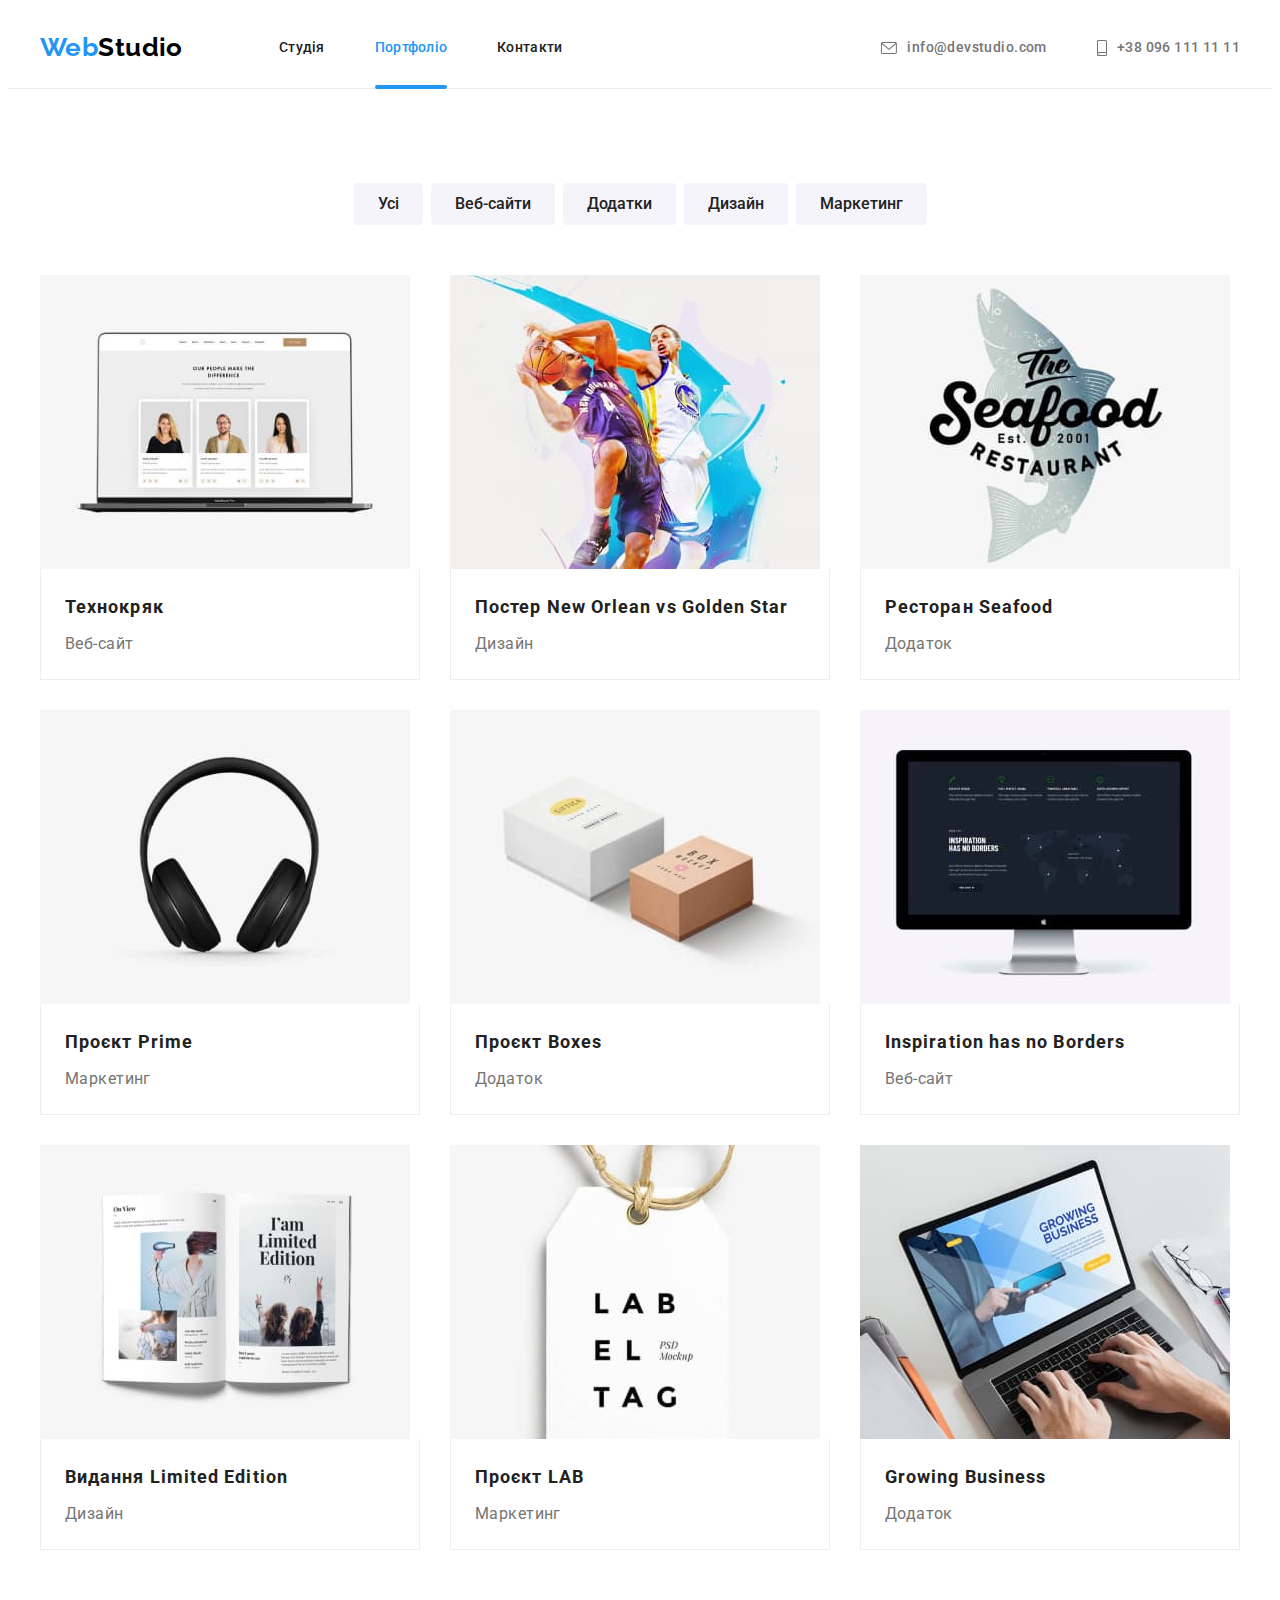
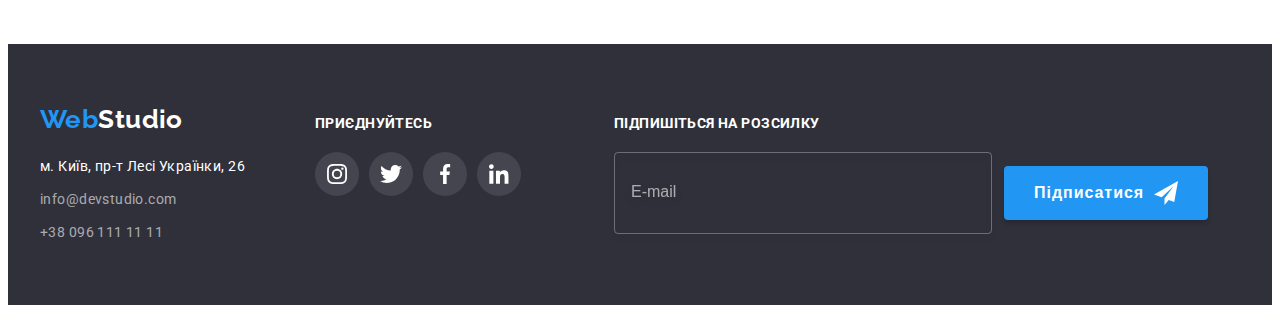
==== portfolio.html @ e68c8e37 "start 07" ====
<!DOCTYPE html>
<html lang="uk">
<head>
    <meta charset="UTF-8">
    <meta http-equiv="X-UA-Compatible" content="IE=edge">
    <meta name="viewport" content="width=device-width, initial-scale=1.0">
    <title>Портфоліо</title>
      <link rel="preconnect" href="https://fonts.googleapis.com">
<link rel="preconnect" href="https://fonts.gstatic.com" crossorigin>
<link href="https://fonts.googleapis.com/css2?family=Raleway:wght@700&семья=Oleo+Script:wght@400;700&family=Roboto:wght@400;500;700;900&display=swap" rel="stylesheet">
<link rel="stylesheet" href="https://cdnjs.cloudflare.com/ajax/libs/modern-normalize/1.1.0/modern-normalize.min.css" integrity="sha512-wpPYUAdjBVSE4KJnH1VR1HeZfpl1ub8YT/NKx4PuQ5NmX2tKuGu6U/JRp5y+Y8XG2tV+wKQpNHVUX03MfMFn9Q==" crossorigin="anonymous" referrerpolicy="no-referrer">
<link rel="stylesheet" href="./css/styles.css">
</head>
<body>
    <main>
    <header class="page-header"> 
        <div class="container header-container">
        <nav class="nav">
        <a href="index.html" class="icon-logo"><span class="logo">Web</span><span class="logo-part">Studio</span></a>
        <ul class="nav-list list">
            <li class="nav-item link"><a class="nav-link" href="index.html">Студія</a></li>
            <li class="nav-item link"><a class="nav-link current" href="portfolio.html">Портфоліо</a></li>
            <li class="nav-item link"><a class="nav-link" href="#">Контакти</a></li>
        </ul>
        </nav>
        <ul class="contacts">
            <li><a class="mail" href="mailto:info@devstudio.com">
                <svg class="icon-envelope" width="16" height="12">
                    <use href="./images/icons.svg#icon-envelope"></use>
                </svg>
                info@devstudio.com</a></li>
            <li><a class="tel" href="tel:+380981111111">
                 <svg class="icon-smartphone" width="10" height="16">
                    <use href="./images/icons.svg#icon-smartphone"></use>
                </svg>
                +38 096 111 11 11</a></li>
        </ul>
        </div>
    </header>
         <section class="oll-portfol">
            <div class="container">
                 <h1 class="visually-hidden">Портфоліо</h1>
    <ul class="btn-filter">
        <li class="btn-list"><button class="btn" type="button">Усі</button></li>
        <li class="btn-list"><button class="btn" type="button">Веб-сайти</button></li>
        <li class="btn-list"><button class="btn" type="button">Додатки</button></li>
        <li class="btn-list"><button class="btn" type="button">Дизайн</button></li>
        <li class="btn-list"><button class="btn" type="button">Маркетинг</button></li>
    </ul>
        <ul class="potfol special">
            <li class="portfol-list">
                <a class="portfol-link" href="#">
                    <div class="portfol-over-top">
                <img src="./images/Tehnokryak.jpg"
                 alt="Зображено включений ноутбук" width="370">
                <p class="portfol-over">Ресурс пропонує комплексні пропозиції з різним рівнем функціоналу та сервісів. Все це дозволить відвідувачу отримати вичерпні відомості про компанію чи приватну особу.</p>
                </div>
                 <div class="circle">
                 <h2 class="portfol-title">Технокряк</h2>
                 <p class="portfol-txt">Веб-сайт</p>
                 </div>
                </a>
            </li>
            <li class="portfol-list">
                <a class="portfol-link" href="#">
                <div class="portfol-over-top">    
                <img src="./images/NewOrleanvsGoldenStar.jpg"
                 alt="Зображення дизайну постера для баскетбольгого матчу" width="370">
                <p class="portfol-over">Ресурс пропонує комплексні пропозиції з різним рівнем функціоналу та сервісів. Все це дозволить відвідувачу отримати вичерпні відомості про компанію чи приватну особу.</p>
                  </div>
                  <div class="circle">
                 <h2 class="portfol-title">Постер New Orlean vs Golden Star</h2>
                 <p class="portfol-txt">Дизайн</p>
                </div>
                </a>
            </li>
            <li class="portfol-list">
                <a class="portfol-link" href="#">
                  <div class="portfol-over-top">  
                <img src="./images/Seafood.jpg" 
                alt="Емблемадля додатку рибного ресторану" width="370">
                <p class="portfol-over">Ресурс пропонує комплексні пропозиції з різним рівнем функціоналу та сервісів. Все це дозволить відвідувачу отримати вичерпні відомості про компанію чи приватну особу.</p>
                 </div>
                <div class="circle">
                <h2 class="portfol-title">Ресторан Seafood</h2>
                 <p class="portfol-txt">Додаток</p>
                </div>
                </a>
            </li>
            <li class="portfol-list">
                <a class="portfol-link" href="#">
                    <div class="portfol-over-top">
                <img src="./images/Prime.jpg" 
                alt="Зображення гарнітури" width="370">
                <p class="portfol-over">Ресурс пропонує комплексні пропозиції з різним рівнем функціоналу та сервісів. Все це дозволить відвідувачу отримати вичерпні відомості про компанію чи приватну особу.</p>
                </div>
                <div class="circle"> 
                <h2 class="portfol-title">Проєкт Prime</h2>
                 <p class="portfol-txt">Маркетинг</p>
            </div>
                </a>
            </li>
            <li class="portfol-list">
                <a class="portfol-link" href="#">
<div class="portfol-over-top">
                <img src="./images/Boxes.jpg" 
                alt="Зображення двох коробок різного кольору" width="370">
                <p class="portfol-over">Ресурс пропонує комплексні пропозиції з різним рівнем функціоналу та сервісів. Все це дозволить відвідувачу отримати вичерпні відомості про компанію чи приватну особу.</p>
</div>
                <div class="circle">
                <h2 class="portfol-title">Проєкт Boxes</h2>
                <p class="portfol-txt">Додаток</p>
            </div> 
            </a>
             </li>
            <li class="portfol-list">
                <a class="portfol-link" href="#">
                    <div class="portfol-over-top">
                <img src="./images/InspirationhasnoBorders.jpg" 
                alt="Зображення моноблоку-компютера" width="370">
                <p class="portfol-over">Ресурс пропонує комплексні пропозиції з різним рівнем функціоналу та сервісів. Все це дозволить відвідувачу отримати вичерпні відомості про компанію чи приватну особу.</p>
</div>
                <div class="circle">
                <h2 class="portfol-title">Inspiration has no Borders</h2>
                 <p class="portfol-txt">Веб-сайт</p>
                </div>
                </a>
            </li>
            <li class="portfol-list">
                <a class="portfol-link" href="#">
                    <div class="portfol-over-top">
                <img src="./images/LimitedEdition.jpg" 
                alt="Відкритий журнал про моду з ілюстраціями " width="370">
                <p class="portfol-over">Ресурс пропонує комплексні пропозиції з різним рівнем функціоналу та сервісів. Все це дозволить відвідувачу отримати вичерпні відомості про компанію чи приватну особу.</p>
</div>
                 <div class="circle">
                    <h2 class="portfol-title">Видання Limited Edition</h2>
                 <p class="portfol-txt">Дизайн</p>
                </div>
                </a>
                </li>
            <li class="portfol-list">
                <a class="portfol-link" href="#">
                    <div class="portfol-over-top">
                <img src="./images/LAB.jpg" 
                alt="Зображення декоративної бірки для одягу з написом" width="370">
                <p class="portfol-over">Ресурс пропонує комплексні пропозиції з різним рівнем функціоналу та сервісів. Все це дозволить відвідувачу отримати вичерпні відомості про компанію чи приватну особу.</p>
</div>
                <div class="circle">
                <h2 class="portfol-title">Проєкт LAB</h2>
                 <p class="portfol-txt">Маркетинг</p>
                </div>
                </a>
            </li>
            <li class="portfol-list">
                <a class="portfol-link" href="#">
                    <div class="portfol-over-top">
                <img src="./images/GrowingBusiness.jpg" 
                alt="людина працює за ноутбуком" width="370">
                <p class="portfol-over">Ресурс пропонує комплексні пропозиції з різним рівнем функціоналу та сервісів. Все це дозволить відвідувачу отримати вичерпні відомості про компанію чи приватну особу.</p>
</div>
                <div class="circle"> 
                <h2 class="portfol-title">Growing Business</h2>
                 <p class="portfol-txt">Додаток</p>
                </div>
                </a>
            </li>
        </ul>
        </div>
    </section>
    </main>
     <footer class="contacts-footer">
           
            <div class="container">
                <div class="footer-flex">
            <div class="footer-box">
            <a href="index.html" class="icon-logo-footer"><span class="logo">Web</span><span class="logo-part-footer">Studio</span></a>
            <div class="address">
                    
            <ul class="contacts-list">
                <li class="list-link"><a class="contacts-plane" href="https://goo.gl/maps/SqAzoiXiVLqkwUcr9"
                    target="_blank" rel="noreferrer noopener">м. Київ, пр-т Лесі Українки, 26 </a>
                </li> 
                <li class="list-link"><a class="mail-footer" href="mailto:info@devstudio.com">info@devstudio.com</a></li>
                <li class="list-link"><a class="tel-footer" href="tel:+380981111111">+38 096 111 11 11</a></li>
                </ul>
                </div> 
                </div> 
                <div class="contacts-test">
                <p class="footer-p">Приєднуйтесь</p>
                <ul class="social-list-link-footer">
                        <li class="social-list-item"><a class="social-link-footer" href="https://www.instagram.com/" target="_blank" rel="noreferrer noopener">
                            <svg class="social-list-icon-footer" width="20" height="20">
                                <use href="./images/icons.svg#icon-instagram"></use>
                            </svg>
                        </a></li>
                        <li class="social-list-item"><a class="social-link-footer" href="" target="_blank" rel="noreferrer noopener">
                            <svg class="social-list-icon-footer" width="22" height="40">
                                <use href="./images/icons.svg#icon-twitter"></use>
                            </svg>
                        </a></li>
                        <li class="social-list-item"><a class="social-link-footer" href="" target="_blank" rel="noreferrer noopener">
                            <svg class="social-list-icon-footer" width="20" height="40">
                                <use href="./images/icons.svg#icon-facebook"></use>
                            </svg>                            
                        </a></li>
                        <li class="social-list-item"><a class="social-link-footer" href="" target="_blank" rel="noreferrer noopener">
                            <svg class="social-list-icon-footer"  width="19.68" height="20">
                                <use href="./images/icons.svg#icon-linkedin"></use>
                            </svg>                      
                        </a></li>
                    </ul>
                    </div>
                   <div class="container-input">
  <h2 class="footer-input">Підпишіться на розсилку</h2>
                    <form class="sign-flex">
 <input type="email" 
                    name="sign-up"
                    class="sign-email"
                    placeholder="E-mail"
                    required>
                    <button type="submit" class="sign-btn">
                        Підписатися
        <svg class="plain" width="24" height="24">
            <use href="./images/icons.svg#icon-icon-send"></use>
        </svg>
                </button>
                    </form>
                   
                    </div>
                   
                    </div>
                    </div>
         </footer>   
</body>
</html>
---- css/styles.css ----
/* Palitra */
  :root{
    --hover-color: #2196F3;
    --h-color: #212121;
    --background-header: #FFFFFF;
    --hero-background: #2F303A;
    --p-color: #757575;
    --team-background: #F5F4FA;
    --button-servise: #188ce8;
    --mail-tel: rgba(255, 255, 255, 0.6);
    --timing-function: cubic-bezier(0.4, 0, 0.2, 1);
    --new-timing-function: 250ms;
  }

  p,
  h1,
  h2,
  h3,
  h4,
  h5,
  h6 {
    margin: 0;
  }
  ul,
  ol {
    margin: 0;
    padding-left: 0;
  }
  button {
    cursor: pointer;
  }
  address {
    font-style: normal;
  }
  img {
    display: block;
    max-width: 100%;
    height: auto;
  }
  body {
    font-family:Roboto, sans-serif;
  color: var(--h-color);
  font-size: 14px;
  letter-spacing: 0.03em;
  background-color: var(--background-header);
  }

  .container {
    width: 1200px;
    padding-left: 15px;
    padding-right: 15px;
    margin: 0 auto;
  /* outline: 2px solid red;*/
  }

  /*----початок---*/

  .page-header{
    border-bottom: 1px solid #ECECEC;
  }

  /* Логотип*/
  .logo :hover{
    color :var(--hover-color); 
    
  }

  .logo-part{
      color:#000000;
    
  }

  .logo-part-footer{
    color: var(--background-header);
  
  }
  /* ------------ Два кольори лого--------*/
  .icon-logo{
    color:var(--hover-color);
    text-decoration: none;
  font-family: Raleway, sans-serif; 
  font-weight: 700;
  font-size: 26px;
  line-height: 1.2;
  display: inline-block;
    width: 145px;
  
  }
  /*------ The End-----*/
  /* -----------Головна навігація------ */
  .overlay{
    background-image: linear-gradient(
      to right,
      rgba(47, 48, 58, 0.4),
      rgba(47, 48, 58, 0.4)),
    url("..//images/fon.jpg");
    max-width: 1600px;
    background-size: cover;
  background-repeat: no-repeat;
  margin-left: auto;
  margin-right: auto;
  background-position: center;
  }
  .nav{
    display: flex;
    align-items: center;
  }
  .header-container{
    display: flex;
    align-items: center; 
  }

  .nav-list{
    list-style: none;
    display: flex;
    gap: 50px;
    margin-left: 94px;
   

  }
  .nav-list :hover,
  .nav-list :focus{
    color: var(--hover-color);
 
  } 
  
  .nav-link{
  font-weight: 500;
  line-height: 1.14;
  letter-spacing: 0.02em;
  color: var(--h-color);
  text-decoration: none;
  display: block;
  padding-bottom: 32px;
  padding-top: 32px;
  position: relative;
transition: color var(--new-timing-function) var(--timing-function);
  }
  .current{
    color: var(--hover-color);
  }

  /*------варіант 1 підкреслення -----*/
  
  .current::after{
    content: "";
    display: block;
    width: 100%;
    height: 4px; ;
    border-radius: 2px;
    background-color: var(--hover-color);
    position: absolute;
    left: 0;
    bottom: -1px;
    opacity: 0;

  }
  
 .current::after{
  opacity: 1;
}

  /*-----The End-----*/
  /*------Текст контактів в хедері------*/

  .contacts{
    list-style: none;
  font-weight: 500;
  display: flex;
  margin-left: auto;
  gap: 50px;
  }


  .mail{
    color: var(--p-color);
    text-decoration: none;
    font-style: normal;
    line-height: 1.14;
  
    padding-top: 32px;
    padding-bottom: 32px;
    display: flex;
    align-items: center;
    transition: color var(--new-timing-function) var(--timing-function);
  }
  .icon-envelope{
    fill: currentColor;
    margin-right: 10px;
  }
    
  
  .tel{
  color: var(--p-color);
    text-decoration: none;
    font-style: normal;
    line-height: 1.14;
    align-items: center;
    padding-top: 32px;
    padding-bottom: 32px;
    display: flex;
    transition: color var(--new-timing-function) var(--timing-function);

  }
  .icon-smartphone{
    fill: currentColor;
    margin-right:10px ;
   
  }
  .contacts :hover,
  .contacts :focus{
    color: var(--hover-color);
    
  }

  /*---------Hero-----*/
  .hero-section{
  padding-top:200px;
  padding-bottom: 200px;
  text-align: center;
  background-color: #C4C4C4;
  }


  .hero-title{
  font-style: normal;
  font-weight: 900;
  font-size: 44px;
  line-height: 1.36;
  letter-spacing: 0.06em;
  text-transform: uppercase;
  color: var(--background-header);
  width: 696px;
  box-sizing: border-box;
  margin: 0 auto;
  margin-bottom: 30px;



  }
  .button{
    font-family: inherit;
  font-weight: 700;
  font-size: 16px;
  line-height: 1.87;
  letter-spacing: 0.06em;
  background-color: var(--hover-color);
  color: var(--background-header);
    cursor: pointer;
    padding: 10px 32px;
    border-color: transparent;
  box-shadow: 0px 4px 4px rgba(0, 0, 0, 0.15);
  border-radius: 4px;
 transition: color var(--new-timing-function) var(--timing-function),
     background-color var(--new-timing-function) var(--timing-function);
  }
  .button:hover,
  .button:focus{
    background-color: var(--button-servise);
   
    

  }
  /*-----The End Hero----*/

  .visually-hidden {
    position: absolute;
      white-space: nowrap;
      width: 1px;
      height: 1px;
      overflow: hidden;
      border: 0;
      padding: 0;
      clip: rect(0, 0, 0, 0);
      clip-path: inset(50%);
      margin: -1px;
  }

  .features{
  padding: 94px 0;
  }

  .features-list{
    list-style: none;  
  }

  .specialty-list{
    width: calc((100% - 90px) / 4);
      margin-right: 30px;
      
    }
  /*------ Особливост -----*/
  .specialty-list::before{
    content:"" ;
    height: 120px;
  display: block;
  
  background-size: contain;
  background-repeat: no-repeat;
  background-position:center ;
  background-color: #F5F4FA;
  border-radius: 4px;
  /*outline: 2px solid red;*/

  }
  .icon-antenna::before{
  background-image: url(../images/antenna.svg); 
  background-size: 70px 70px;
  }
  .icon-clock::before{
  background-image: url(../images/clock.svg);
  background-size: 70px 70px;
  }
  .icon-diagram::before{
    background-image: url(../images/diagram.svg);
    background-size: 70px 70px ;
  }

  .icon-astronaut::before{
  background-image: url(../images/astronaut.svg);
  background-size: 70px 70px;
  }

  .features-list :last-child{
    margin: 0;
  }

  .specialty{
    font-style: normal;
      font-size: 14px;
  font-weight: 700;
  line-height: 1.14;
  text-transform: uppercase;
  color: var(--h-color);
  margin-top: 30px;
  margin-bottom: 10px;
  }

  /*-------- Чим ми займаємося ----*/
  .work{
    padding-bottom: 94px;
  }
  .specialty-text {
  line-height: 1.7;
  color: var(--p-color);
  margin-top: 10px;
  }
  .work-list{
    list-style: none;
    display: flex;
    justify-content: space-around;
  gap: 30px;

  }
  .work-pick-tumb{
    position: relative;
    display: flex;

  }
  .work-pick-txt{
    position: absolute;
    background: rgba(47, 48, 58, 0.8);
width: 370px;
    display: flex;
font-weight: 700;
font-size: 14px;
line-height: 1.14;
text-align: center;
letter-spacing: 0.03em;
text-transform: uppercase;
justify-content: space-around;
padding-top: 24px;

padding-bottom: 24px;

color: #FFFFFF;
bottom: 0;
    

  }
  .work-title{
  font-weight: 700;
  font-size: 36px;
  line-height: 1.16;
  text-align: center;
  color: var(--h-color);
  margin-bottom: 50px;

  }
  .team {
    background-color: var(--team-background);
    padding-top: 94px;
    padding-bottom: 94px;
  }
  .team-members{
  background-color: var(--background-header);
  text-align: center;
  box-shadow: 0px 1px 3px rgba(0, 0, 0, 0.12), 0px 1px 1px rgba(0, 0, 0, 0.14), 0px 2px 1px rgba(0, 0, 0, 0.2);
  border-radius: 0px 0px 4px 4px;
  }
  .team-title {
    font-weight: 700;
  font-size: 36px;
  line-height: 1.16;
  text-align: center;
  color: var(--h-color);
  white-space: nowrap;
  margin-bottom: 50px;

  }
  .social-list-link{
    list-style: none;
    display: flex;
    justify-content: center;
    gap: 10px;
    

  }
  .social-list-item{
    width: 44px;
    height: 44px;
      border-radius: 50%;
    
  }

  .social-link{
    width: 100%;
    height: 100%;
    background: #ffffff;
  border-radius: 50%;
    display: flex;
    align-items: center;
    justify-content: center;
    color:#AFB1B8 ;
     transition: color var(--new-timing-function) var(--timing-function),
     background-color var(--new-timing-function) var(--timing-function);
  }
  .social-list-icon{
    fill: currentColor;
  }

  .social-link:hover,
  .social-link:focus{
    background-color: #2196F3;
    color: #FFFFFF;
    
  }


  .team-list {
    list-style: none;
    line-height: 1.18;
        justify-content: space-around;
        gap: 30px;
  }
  .team-name{
  font-weight: 500;
  font-size: 16px;
  text-align: center;
  color: var(--h-color);
  margin-bottom: 10px;

  }

  .team-position{
  font-size: 16px;
  text-align: center;
  color: var(--p-color);
  margin-bottom: 16px;
  }
  .retreat{
    padding-top: 30px;
    padding-bottom: 30px;
  }

  /*------Footer----*/

  .contacts-footer{
    background-color: var(--hero-background);
    padding-top: 60px;
    padding-bottom: 60px;
  }
  .contacts-list{
      list-style: none;
      display: flex;
      flex-wrap: wrap;
      flex-direction:column ;
                
  }

  .contacts-list :last-child{
    margin-bottom: 0;
  }
  .list-link{
    margin-bottom: 9px;
    
  }

  .contacts-list :hover,
  .contacts-list :focus{
    color: var(--hover-color);
   
  }


  .contacts-plane{
  text-decoration: none;
  font-style: normal;
  line-height: 1.71;
  color: var(--background-header);
  display: block;
  transition: color var(--new-timing-function) var(--timing-function);
    
  }
  .mail-footer,
  .tel-footer{
    color: var(--mail-tel);
    text-decoration: none;
    font-style: normal;
    line-height: 1.71;
    box-sizing: border-box;
    transition: color var(--new-timing-function) var(--timing-function);
     
  }

  /*------btn-filter Портфоліо---*/

  .btn{
    font-family: inherit;
  font-weight: 500;
  font-size: 16px;
  line-height: 1.62;
  background-color: var(--team-background);
  border-color: transparent;
  cursor: pointer;
  color: var(--h-color);
  border-radius: 4px;
  padding-top: 6px;
  padding-bottom: 6px;
  padding-left: 22px;
  padding-right: 22px;
    transition: color var(--new-timing-function) var(--timing-function),
    background-color var(--new-timing-function) var(--timing-function),
    box-shadow var(--new-timing-function) var(--timing-function);
  
  }

  .btn:hover,
  .btn:focus{
    color: var(--background-header);
  background: var(--hover-color);
  box-shadow: 0px 3px 1px rgba(0, 0, 0, 0.1), 0px 1px 2px rgba(0, 0, 0, 0.08), 0px 2px 2px rgba(0, 0, 0, 0.12);
 
  }
  .btn-filter{
    display: flex;
    gap: 8px;
    justify-content: center;


  }

  .btn-list{
    list-style: none;
    letter-spacing: 0.03em;
  }
  .special{
    display: flex;
  }

  /*---The end Filtr--*/
  .oll-portfol{
    padding-top: 94px;
    padding-bottom: 94px;
  }
  .portfol-list{
  flex-basis: calc((100% - 60px) / 3);
  }
.portfol-list :hover .portfol-over{
transform: translateY(0);

}
  .portfol-over-top{
    position: relative; 
    overflow: hidden;
    
  }

  .portfol-over{
font-weight: 400;
font-size: 18px;
line-height: 1.55;
color: var(--background-header);
background: rgba(33, 150, 243, 0.9);
position: absolute;
top: 0;
padding-top: 63px;
padding-right: 24px;
padding-left: 24px;
padding-bottom: 63px;
height: 100%;
transform: translateY(100%);
transition: transform var(--new-timing-function) var(--timing-function);
overflow: auto;
}

  .potfol{
    list-style: none;
    flex-wrap: wrap;
  gap: 30px; 
  margin-top: 50px;
  }

  .portfol-link{
    display: block;
    text-decoration: none;
    transition: box-shadow var(--new-timing-function) var(--timing-function);
  
  }

  .portfol-link:hover,
  .portfol-link:focus{
  box-shadow: 0px 1px 1px rgba(0, 0, 0, 0.12),
  0px 4px 4px
  rgba(0, 0, 0, 0.06),
  1px 4px 6px rgba(0, 0, 0, 0.16);
  transition: transform var(--new-timing-function) var(--timing-function);

  }

  .portfol-title{
  font-weight: 700;
  font-size: 18px;
  line-height: 2;
  letter-spacing: 0.06em;
  color: var(--h-color);

  }
  .portfol-txt{
  font-size: 16px;
  line-height: 1.87;
  color: var(--p-color);
  margin-top: 4px;
  }

  .circle{
    
    border-left: 1px solid #EEEEEE;
    border-right: 1px solid #EEEEEE;
    border-bottom: 1px solid #EEEEEE;
    padding: 20px 24px;
  }

  /*----Позиціювання-----*/

  .client{
    padding-top: 94px;
    padding-bottom: 94px;
  }
  .client-title{
  font-size: 36px;
  line-height: 1.16;
  text-align: center;
  color: var(--h-color);
  margin-bottom: 50px;
  }

  .client-item{
    list-style: none;
    display: flex;
    gap: 30px;
  }
  .client-list{
    width: calc((100% - 150px) / 6);
    height: 92px;
  }
  .client-link{
    display: block;
    width: 100%;
    height: 100%;
    display: flex;
    align-items: center;
    justify-content: center;
    border: 1px solid #AFB1B8;
  border-radius: 4px;
  color: #AFB1B8;
  transition: color var(--new-timing-function) var(--timing-function),
  border-color var(--new-timing-function) var(--timing-function);
  }
  .client-lis-icon{
    fill:currentColor;
  
  }
  .client-link:hover,
  .client-link:focus{
    border-color: #2196F3;
    color: #2196F3;
  }

  .social-list-link-footer{
    list-style: none;
    display: flex;
    gap: 10px;
  
  }
  .footer-box{
    display: flex;
  flex-wrap: wrap;
 flex-direction: column; 
  }
   .contacts-test{
    display: flex;
     flex-wrap: wrap;
 flex-direction: column; 
 margin-left: 70px;
 
  }
   .footer-flex{
    display: flex;
    align-items: baseline;
  }
  
  
  .footer-p{
    display: block;
    text-transform: uppercase;
  font-style: normal;
  font-weight: 700;
  font-size: 14px;
  line-height: 1.14;
  letter-spacing: 0.03em;
  color: var(--background-header);
  margin-bottom: 20px;

  }
  .icon-logo-footer{
    color:var(--hover-color);
    text-decoration: none;
  font-family: Raleway, sans-serif; 
  font-weight: 700;
  font-size: 26px;
  line-height: 1.2;
  display:block;
    width: 145px;
    margin-bottom: 20px;
  
  }



  .social-link-footer{
    width: 100%;
    height: 100%;
    background-color:  rgba(255, 255, 255, 0.1);
  border-radius: 50%;
    display: flex;
    align-items: center;
    justify-content: center;
    transition: background-color var(--new-timing-function) var(--timing-function);
    
    
  }

  .social-list-icon-footer{
    fill: var(--background-header);
  }
  .social-list-link-footer{
 transition: background-color var(--new-timing-function) var(--timing-function);
}
.social-link-footer:hover{
  background-color: #2196F3;
}

  .backdrop{
  width: 100%;
  height: 100%;
  background-color:rgba(0, 0, 0, 0.2);
  position: fixed;
  top: 0;
transition: opacity var(--new-timing-function) var(--timing-function), visibility var(--new-timing-function) var(--timing-function);
  }

  .modal {
  width: 528px;
  min-height: 581px;
  background-color: var(--background-header);
  box-shadow: 0px 1px 3px rgba(0, 0, 0, 0.12),
 0px 1px 1px rgba(0, 0, 0, 0.14),
  0px 2px 1px rgba(0, 0, 0, 0.2);
border-radius: 4px;
padding: 40px;
  position: absolute;
  top: 50%;
  left: 50%;
  transform: translate(-50%, -50%) scale(1);
  transition: transform var(--new-timing-function) var(--timing-function);
   transform-origin: top left;
}

.backdrop.is-hidden .modal {
  transform: translate(-50%, -50%) scale(0);
 
}


.modal-close{
  width: 30px;
  height: 30px;
  background-color: transparent;
  border: 1px solid rgba(0, 0, 0, 0.1);
  border-radius: 50%;
  color: #000000;
  position: absolute;
  top: 8px;
  right: 8px;
  align-items: center;
  display: flex;
  justify-content: center;
  cursor: pointer;
  transition: color var(--new-timing-function) var(--timing-function),
   background-color var(--new-timing-function) var(--timing-function);
}
.modal-close-icon{
  fill: currentColor;
  
}


.backdrop.is-hidden {
  opacity: 0;
  visibility: hidden;
  pointer-events: none;
}

  .modal-close:hover,
  .modal-close:focus{
color: var(--hover-color);
  }
.modal-title{
font-weight: 700;
font-size: 20px;
line-height: 1.15;
text-align: center;
margin-bottom: 12px;
}

.form-feedback{
  display: flex;
  flex-direction: column;

}
.input-name{
border-radius: 4px;
 display: block;

}
.input-wrap{
  
  position: relative;
  margin-bottom: 10px;
}
.client-name{
  margin-bottom: 4px;
font-size: 12px;
line-height: 1.16;
letter-spacing: 0.01em;
color: var(--p-color);
display: block; 
}

.client-name-txt{
border: 1px solid rgba(33, 33, 33, 0.2);
border-radius: 4px;
width: 100%;
height: 40px;
padding-left: 42px;
transition: border-color var(--new-timing-function) var(--timing-function);
outline: transparent;
}
.client-name-txt:hover,
.client-name-txt:focus{
  border-color: var(--hover-color);
}


.icon-person{
position: absolute;
left: 15px;
top: 50%;
transform: translateY(-50%);
} 
.client-name-txt:focus +.icon-person,
.client-name-txt:hover +.icon-person{
  fill: var(--hover-color);
}

.phone-number{
 padding-bottom: 4px;
font-size: 12px;
line-height: 1.16;
letter-spacing: 0.01em;
color: var(--p-color); 
display: block;
}
.user-tel{
border: 1px solid rgba(33, 33, 33, 0.2);
 border-radius: 4px;

 width: 100%;
height: 40px;
padding-left: 42px;
transition: border-color var(--new-timing-function) var(--timing-function);
outline: transparent;
}
.user-tel:hover,
.user-tel:focus{
  border-color: var(--hover-color);
}
.user-tel:focus +.icon-person,
.user-tel:hover +.icon-person{
  fill: var(--hover-color);
}
.user-email{
  margin-bottom: 4px;
font-size: 12px;
line-height: 1.16;
letter-spacing: 0.01em;
color: var(--p-color);
display: block;
 
}
.user-post{
border: 1px solid rgba(33, 33, 33, 0.2);
border-radius: 4px;
width: 100%;
height: 40px;
padding-left: 42px;
transition: border-color var(--new-timing-function) var(--timing-function);
outline: transparent;
}
.user-post:hover,
.user-post:focus{
 border-color: var(--hover-color); 
}
.user-post:focus +.icon-person,
.user-post:hover +.icon-person{
  fill: var(--hover-color);
}
.deal-check{
  display: flex;
   align-items: center;
  fill: transparent;
  padding-left: 12px;
  justify-content: center;
  margin-bottom: 30px;
  position: relative;
}
.checkbox{
line-height: 1.71;
color: var(--p-color);
} 

.check span{
  border-radius: 2px;
  border: 2px solid var(--h-color);
  width: 16px;
  height: 15px;
  display: flex;
  justify-content: center;
  align-items: center;
  fill: transparent;
  position: absolute;
  top: 50%;
  transform: translateY(-50%);
  left: 9px;

}

.check-inp:checked + .check span{
  fill: var(--background-header);
  background-color: var(--hover-color);
  border: transparent;
}

.check-inp:not(:checked) + .check span{
  background-color: var(--team-background);
}


.check-inp:hover + .check span,
.check-inp:focus + .check span{
 box-shadow: 0px 1px 3px rgba(0, 0, 0, 0.3), 0px 1px 1px rgba(0, 0, 0, 0.3), 0px 2px 1px rgba(0, 0, 0, 0.3);
 border-color: var(--hover-color);
 
}

.link-input{
font-style: normal;
font-weight: 400;
font-size: 14px;
line-height: 1.71px;
color: var(--hover-color);
transition: color var(--new-timing-function) var(--timing-function);

}
.link-input:hover{
  box-shadow: 0px 1px 1px rgba(0, 0, 0, 0.12), 0px 4px 4px rgba(0, 0, 0, 0.06), 1px 4px 6px rgba(0, 0, 0, 0.16);;
text-decoration: none;
}

.input-feedback{
margin-bottom: 20px;
}
.feedback{
  margin-bottom: 4px;
  display: block;
  color: var(--p-color);
}
.feedback-txt{
  resize: none;
  border: 1px solid rgba(33, 33, 33, 0.2);
border-radius: 4px;
padding: 12px 16px;
display: block;
width: 100%;
height: 120px;
transition: border-color var(--new-timing-function) var(--timing-function);
outline: transparent;
}
.feedback-txt:hover,
.feedback-txt:focus{
 border-color: var(--hover-color); 
}
.feedback-txt::placeholder{
font-size: 12px;
line-height: 1.16;
letter-spacing: 0.01em;
color: rgba(117, 117, 117, 0.5);

}
 .submit{
line-height: 1.87;
font-weight: 700;
font-size: 16px;
 padding:10px 52px ;
  background-color: var(--hover-color);
  box-shadow: 0px 4px 4px rgba(0, 0, 0, 0.15);
border-radius: 4px;
display: flex;
justify-content: center;
text-align: center;
letter-spacing: 0.06em;
margin: 0 auto;
border: transparent;

color: var(--background-header);
transition: background var(--new-timing-function) var(--timing-function);
 }
 .submit:hover{
  background: var(--button-servise);
 }   

 .footer-input{
font-style: normal;
font-weight: 700;
font-size: 14px;
line-height: 1.14;
text-transform: uppercase;
color: var(--background-header);
margin-bottom: 20px;
 }

 .sign-email{
  width: 358px;
display: flex;
padding-top: 15px;
padding-bottom: 15px;
padding-left: 16px;
height: 50px;
border: 1px solid rgba(255, 255, 255, 0.3);
filter: drop-shadow(0px 4px 4px rgba(0, 0, 0, 0.15));
border-radius: 4px;
background-color: transparent;
color: var(--background-header);
 }
.sign-email::placeholder{
font-weight: 400;
font-size: 16px;
line-height: 1.25;
align-items: center;
color: rgba(255, 255, 255, 0.6);

}
.container-input{
  display: flex;
  flex-direction: column;
  align-items: baseline;
  margin-left: 93px;


}
.sign-btn{
font-weight: 700;
font-size: 16px;
line-height: 1.87;
align-items: center;
text-align: center;
letter-spacing: 0.06em;
color: var(--background-header);
background-color: var(--hover-color);
border-radius: 4px;
display: flex;
border-color: transparent;
box-shadow: 0px 4px 4px rgba(0, 0, 0, 0.15);
padding-left: 28px;
cursor: pointer;
padding-top: 10px;
padding-bottom: 10px;
padding-left: 28px;
padding-right:28px ;
transition:  color var(--new-timing-function) var(--timing-function),
background-color var(--new-timing-function) var(--timing-function);

}
.sign-btn:hover,
.sign-btn:focus{
color: var(--hover-color);
background-color: var(--background-header);  
}

.plain{
  fill: var(--background-header);
  margin-left: 10px;
}
.sign-btn:hover .plain,
.sign-btn:focus .plain{
fill: currentColor ;
}
.sign-flex{
  display: flex;
  align-items: center;
  gap: 12px;
}
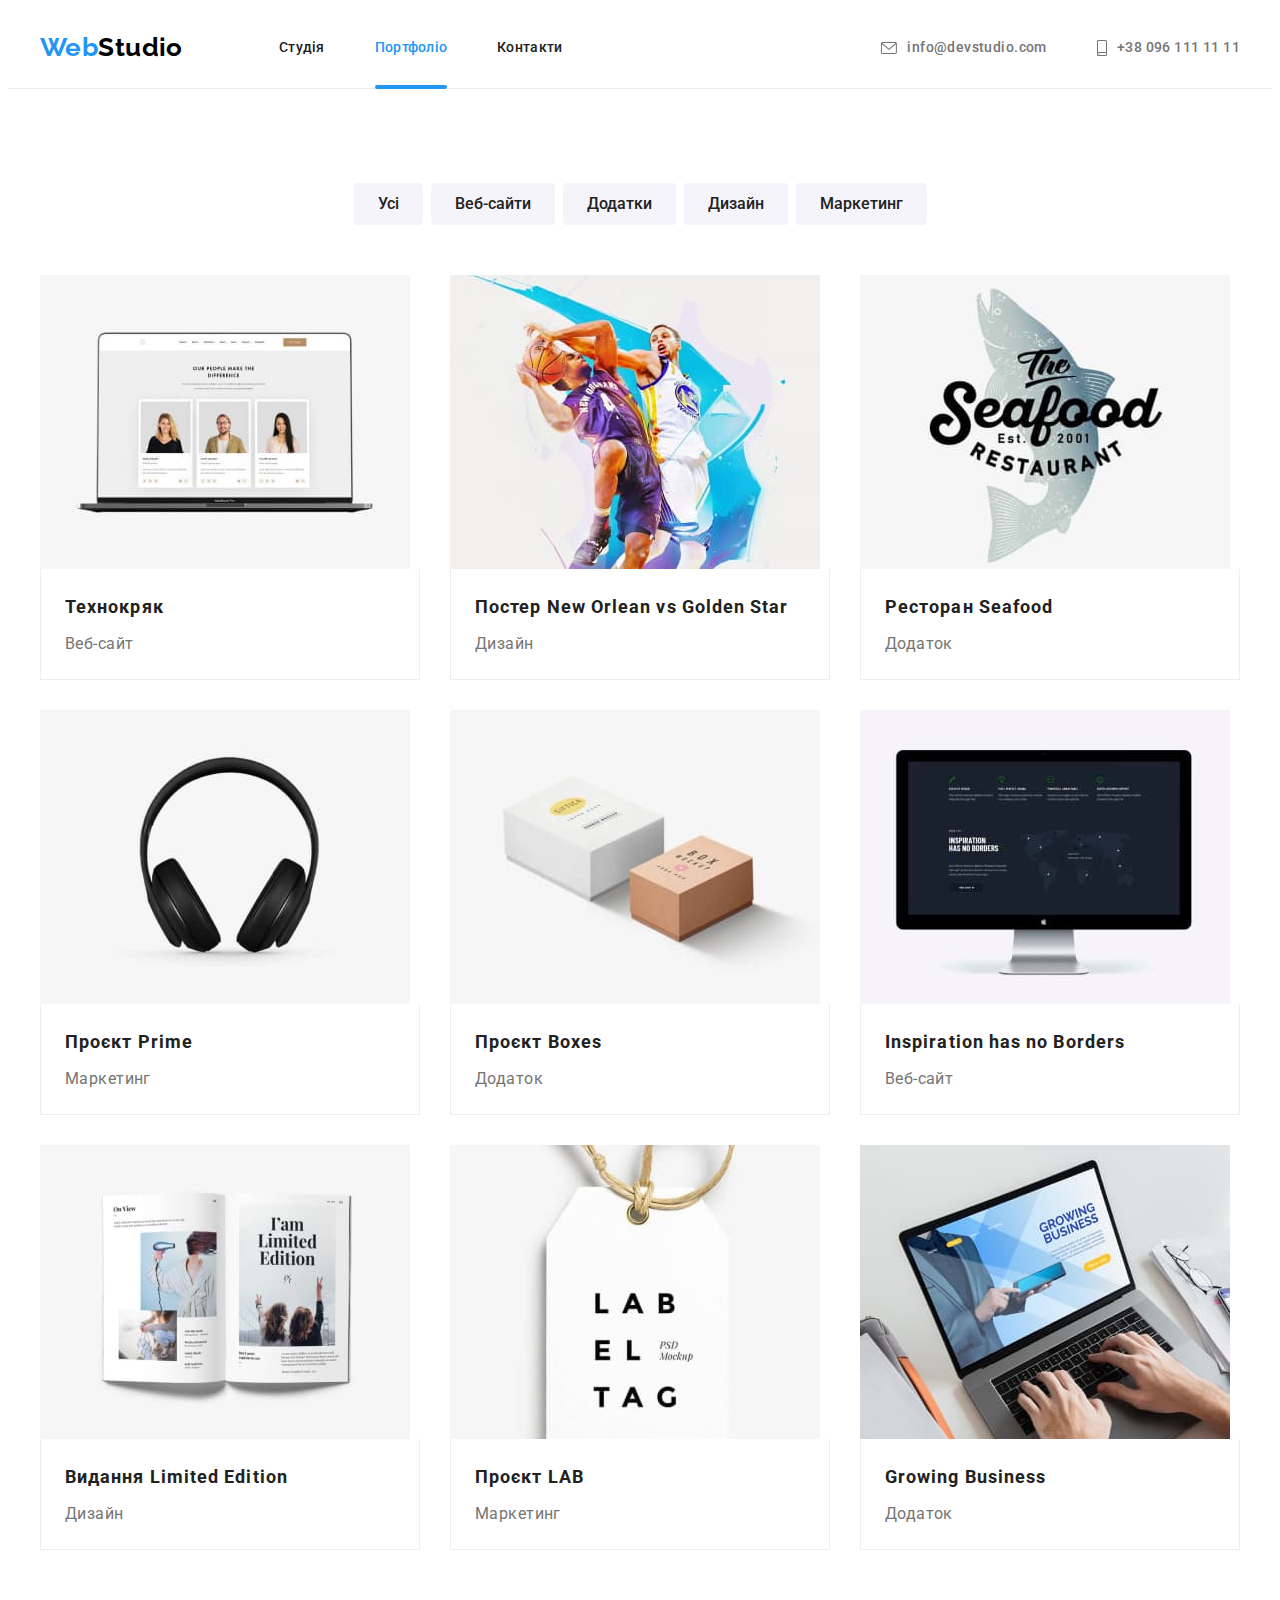
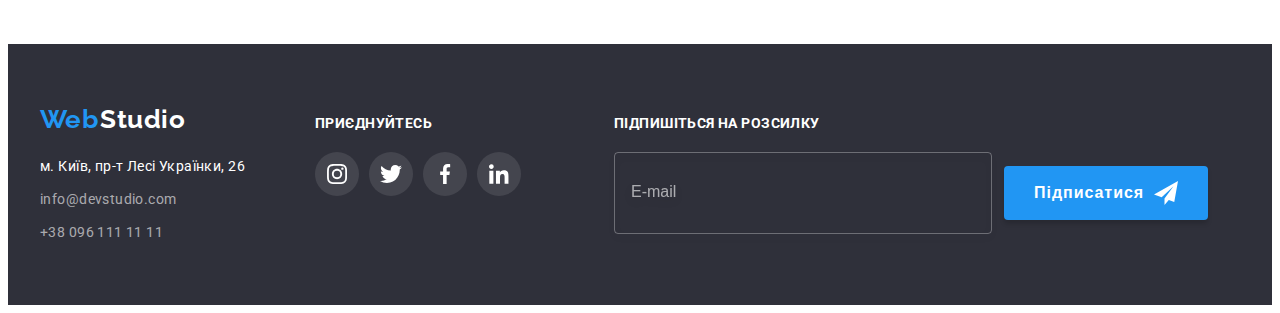
==== commit dbb2bc22: "qasdr" ====
--- a/portfolio.html
+++ b/portfolio.html
@@ -9,27 +9,28 @@
 <link rel="preconnect" href="https://fonts.gstatic.com" crossorigin>
 <link href="https://fonts.googleapis.com/css2?family=Raleway:wght@700&семья=Oleo+Script:wght@400;700&family=Roboto:wght@400;500;700;900&display=swap" rel="stylesheet">
 <link rel="stylesheet" href="https://cdnjs.cloudflare.com/ajax/libs/modern-normalize/1.1.0/modern-normalize.min.css" integrity="sha512-wpPYUAdjBVSE4KJnH1VR1HeZfpl1ub8YT/NKx4PuQ5NmX2tKuGu6U/JRp5y+Y8XG2tV+wKQpNHVUX03MfMFn9Q==" crossorigin="anonymous" referrerpolicy="no-referrer">
-<link rel="stylesheet" href="./css/styles.css">
+<!--<link rel="stylesheet" href="./css/styles.css">-->
+<link rel="stylesheet" href="./css/main.min.css">
 </head>
 <body>
     <main>
-    <header class="page-header"> 
-        <div class="container header-container">
+    <header class="header"> 
+        <div class="container header__container">
         <nav class="nav">
-        <a href="index.html" class="icon-logo"><span class="logo">Web</span><span class="logo-part">Studio</span></a>
-        <ul class="nav-list list">
-            <li class="nav-item link"><a class="nav-link" href="index.html">Студія</a></li>
-            <li class="nav-item link"><a class="nav-link current" href="portfolio.html">Портфоліо</a></li>
-            <li class="nav-item link"><a class="nav-link" href="#">Контакти</a></li>
+        <a href="index.html" class="logo"><span class="logo-web">Web</span><span class="logo__part">Studio</span></a>
+        <ul class="nav__list">
+            <li class="nav__item"><a class="nav__link" href="index.html">Студія</a></li>
+            <li class="nav__item"><a class="nav__link current" href="portfolio.html">Портфоліо</a></li>
+            <li class="nav__item"><a class="nav__link" href="#">Контакти</a></li>
         </ul>
         </nav>
-        <ul class="contacts">
-            <li><a class="mail" href="mailto:info@devstudio.com">
+        <ul class="contact__header">
+            <li><a class="contacts__mail" href="mailto:info@devstudio.com">
                 <svg class="icon-envelope" width="16" height="12">
                     <use href="./images/icons.svg#icon-envelope"></use>
                 </svg>
                 info@devstudio.com</a></li>
-            <li><a class="tel" href="tel:+380981111111">
+            <li><a class="contacts__tel" href="tel:+380981111111">
                  <svg class="icon-smartphone" width="10" height="16">
                     <use href="./images/icons.svg#icon-smartphone"></use>
                 </svg>
@@ -169,8 +170,7 @@
         </div>
     </section>
     </main>
-     <footer class="contacts-footer">
-           
+        <footer class="contacts-footer">
             <div class="container">
                 <div class="footer-flex">
             <div class="footer-box">
@@ -211,8 +211,8 @@
                         </a></li>
                     </ul>
                     </div>
-                   <div class="container-input">
-  <h2 class="footer-input">Підпишіться на розсилку</h2>
+                    <div class="container-input">
+  <p class="footer-input">Підпишіться на розсилку</p>
                     <form class="sign-flex">
  <input type="email" 
                     name="sign-up"
@@ -228,9 +228,8 @@
                     </form>
                    
                     </div>
-                   
-                    </div>
-                    </div>
-         </footer>   
+                    </div>
+                    </div>
+         </footer> 
 </body>
 </html>
--- a/css/styles.css
+++ b/css/styles.css
@@ -118,10 +118,9 @@
    
 
   }
-  .nav-list :hover,
-  .nav-list :focus{
+  .nav-link :hover,
+  .nav-link :focus{
     color: var(--hover-color);
- 
   } 
   
   .nav-link{
@@ -234,10 +233,8 @@
   box-sizing: border-box;
   margin: 0 auto;
   margin-bottom: 30px;
-
-
-
-  }
+  }
+
   .button{
     font-family: inherit;
   font-weight: 700;
@@ -257,9 +254,6 @@
   .button:hover,
   .button:focus{
     background-color: var(--button-servise);
-   
-    
-
   }
   /*-----The End Hero----*/
 
@@ -370,14 +364,11 @@
 text-transform: uppercase;
 justify-content: space-around;
 padding-top: 24px;
-
 padding-bottom: 24px;
-
 color: #FFFFFF;
 bottom: 0;
-    
-
-  }
+  }
+
   .work-title{
   font-weight: 700;
   font-size: 36px;
@@ -385,8 +376,8 @@
   text-align: center;
   color: var(--h-color);
   margin-bottom: 50px;
-
-  }
+  }
+  
   .team {
     background-color: var(--team-background);
     padding-top: 94px;
@@ -435,6 +426,7 @@
      transition: color var(--new-timing-function) var(--timing-function),
      background-color var(--new-timing-function) var(--timing-function);
   }
+
   .social-list-icon{
     fill: currentColor;
   }
@@ -442,8 +434,7 @@
   .social-link:hover,
   .social-link:focus{
     background-color: #2196F3;
-    color: #FFFFFF;
-    
+    color: #FFFFFF;  
   }
 
 
@@ -475,6 +466,7 @@
 
   /*------Footer----*/
 
+  /*
   .contacts-footer{
     background-color: var(--hero-background);
     padding-top: 60px;
@@ -522,6 +514,8 @@
     transition: color var(--new-timing-function) var(--timing-function);
      
   }
+*/
+
 
   /*------btn-filter Портфоліо---*/
 
@@ -556,17 +550,13 @@
     display: flex;
     gap: 8px;
     justify-content: center;
-
-
   }
 
   .btn-list{
     list-style: none;
     letter-spacing: 0.03em;
   }
-  .special{
-    display: flex;
-  }
+ 
 
   /*---The end Filtr--*/
   .oll-portfol{
@@ -575,7 +565,7 @@
   }
   .portfol-list{
   flex-basis: calc((100% - 60px) / 3);
-  }
+  }/*
 .portfol-list :hover .portfol-over{
 transform: translateY(0);
 
@@ -603,7 +593,7 @@
 transition: transform var(--new-timing-function) var(--timing-function);
 overflow: auto;
 }
-
+*/
   .potfol{
     list-style: none;
     flex-wrap: wrap;
@@ -652,7 +642,7 @@
   }
 
   /*----Позиціювання-----*/
-
+/*
   .client{
     padding-top: 94px;
     padding-bottom: 94px;
@@ -703,6 +693,10 @@
     gap: 10px;
   
   }
+*/
+
+
+/*
   .footer-box{
     display: flex;
   flex-wrap: wrap;
@@ -733,6 +727,8 @@
   margin-bottom: 20px;
 
   }
+  */
+  /*
   .icon-logo-footer{
     color:var(--hover-color);
     text-decoration: none;
@@ -746,8 +742,8 @@
   
   }
 
-
-
+*/
+/*
   .social-link-footer{
     width: 100%;
     height: 100%;
@@ -770,7 +766,8 @@
 .social-link-footer:hover{
   background-color: #2196F3;
 }
-
+*/
+/*
   .backdrop{
   width: 100%;
   height: 100%;
@@ -779,7 +776,8 @@
   top: 0;
 transition: opacity var(--new-timing-function) var(--timing-function), visibility var(--new-timing-function) var(--timing-function);
   }
-
+*/
+/*
   .modal {
   width: 528px;
   min-height: 581px;
@@ -801,8 +799,8 @@
   transform: translate(-50%, -50%) scale(0);
  
 }
-
-
+*/
+/*
 .modal-close{
   width: 30px;
   height: 30px;
@@ -824,18 +822,21 @@
   fill: currentColor;
   
 }
-
-
+*/
+/*
 .backdrop.is-hidden {
   opacity: 0;
   visibility: hidden;
   pointer-events: none;
 }
-
+*/
+/*
   .modal-close:hover,
   .modal-close:focus{
 color: var(--hover-color);
   }
+  */
+  /*
 .modal-title{
 font-weight: 700;
 font-size: 20px;
@@ -946,6 +947,7 @@
 .user-post:hover +.icon-person{
   fill: var(--hover-color);
 }
+*/
 .deal-check{
   display: flex;
    align-items: center;
@@ -980,10 +982,6 @@
   fill: var(--background-header);
   background-color: var(--hover-color);
   border: transparent;
-}
-
-.check-inp:not(:checked) + .check span{
-  background-color: var(--team-background);
 }
 
 
@@ -1059,7 +1057,7 @@
  .submit:hover{
   background: var(--button-servise);
  }   
-
+/*
  .footer-input{
 font-style: normal;
 font-weight: 700;
--- a/css/main.min.css
+++ b/css/main.min.css
@@ -0,0 +1 @@
+p,h1,h2,h3,h4,h5,h6{margin:0}ul,ol{margin:0;padding-left:0}button{cursor:pointer}address{font-style:normal}img{display:block;max-width:100%;height:auto}body{font-family:Roboto,sans-serif;color:var(--h-color);font-size:14px;letter-spacing:.03em;background-color:var(--background-header)}:root{--hover-color: #2196F3;--h-color: #212121;--background-header: #FFFFFF;--hero-background: #2F303A;--p-color: #757575;--team-background: #F5F4FA;--button-servise: #188ce8;--mail-tel: rgba(255, 255, 255, 0.6);--timing-function: cubic-bezier(0.4, 0, 0.2, 1);--new-timing-function: 250ms}.container{width:1200px;padding-left:15px;padding-right:15px;margin:0 auto}.visually-hidden{position:absolute;white-space:nowrap;width:1px;height:1px;overflow:hidden;border:0;padding:0;clip:rect(0, 0, 0, 0);-webkit-clip-path:inset(50%);clip-path:inset(50%);margin:-1px}.header{border-bottom:1px solid #ececec}.header__container{display:flex;align-items:center}.nav{display:flex;align-items:center}.nav__list{list-style:none;display:flex;gap:50px;margin-left:94px}.nav__link{font-weight:500;line-height:1.14;letter-spacing:.02em;color:var(--h-color);text-decoration:none;display:block;padding-bottom:32px;padding-top:32px;position:relative;transition:color var(--new-timing-function) var(--timing-function)}.nav__link:hover,.nav__link:focus{color:var(--hover-color)}.current{color:var(--hover-color)}.current::after{content:"";display:block;width:100%;height:4px;border-radius:2px;background-color:var(--hover-color);position:absolute;left:0;bottom:-1px;opacity:0}.current::after{opacity:1}.logo__part{color:#000}.logo{color:var(--hover-color);text-decoration:none;font-family:Raleway,sans-serif;font-weight:700;font-size:26px;line-height:1.2;display:inline-block;width:145px}.contact__header{list-style:none;font-weight:500;display:flex;margin-left:auto;gap:50px}.contacts__mail{color:var(--p-color);text-decoration:none;font-style:normal;line-height:1.14;padding-top:32px;padding-bottom:32px;display:flex;align-items:center;transition:color var(--new-timing-function) var(--timing-function)}.contacts__mail:hover,.contacts__mail:focus{color:var(--hover-color)}.icon-envelope{fill:currentColor;margin-right:10px}.contacts__tel{color:var(--p-color);text-decoration:none;font-style:normal;line-height:1.14;align-items:center;padding-top:32px;padding-bottom:32px;display:flex;transition:color var(--new-timing-function) var(--timing-function)}.contacts__tel:hover,.contacts__tel:focus{color:var(--hover-color)}.icon-smartphone{fill:currentColor;margin-right:10px}.hero{padding-top:200px;padding-bottom:200px;text-align:center;background-color:#c4c4c4}.hero__container{width:1200px;padding-left:15px;padding-right:15px;margin:0 auto}.overlay{background-image:linear-gradient(to right, rgba(47, 48, 58, 0.4), rgba(47, 48, 58, 0.4)),url("..//images/fon.jpg");max-width:1600px;background-size:cover;background-repeat:no-repeat;margin-left:auto;margin-right:auto;background-position:center}.hero__title{font-style:normal;font-weight:900;font-size:44px;line-height:1.36;letter-spacing:.06em;text-transform:uppercase;color:var(--background-header);width:696px;box-sizing:border-box;margin:0 auto;margin-bottom:30px}.hero__button{font-family:inherit;font-weight:700;font-size:16px;line-height:1.87;letter-spacing:.06em;background-color:var(--hover-color);color:var(--background-header);cursor:pointer;padding:10px 32px;border-color:rgba(0,0,0,0);box-shadow:0px 4px 4px rgba(0,0,0,.15);border-radius:4px;transition:color var(--new-timing-function) var(--timing-function),background-color var(--new-timing-function) var(--timing-function)}.hero__button:hover,.hero__button:focus{background-color:var(--button-servise)}.features{padding:94px 0}.features__container{width:1200px;padding-left:15px;padding-right:15px;margin:0 auto}.specialty{font-style:normal;font-size:14px;font-weight:700;line-height:1.14;text-transform:uppercase;color:var(--h-color);margin-top:30px;margin-bottom:10px}.specialty__list{list-style:none;display:flex}.specialty__list :last-child{margin:0}.specialty__item{width:calc((100% - 90px)/4);margin-right:30px}.specialty__item::before{content:"";height:120px;display:block;background-size:contain;background-repeat:no-repeat;background-position:center;background-color:#f5f4fa;border-radius:4px}.icon-antenna::before{background-image:url(../images/antenna.svg);background-size:70px 70px}.icon-clock::before{background-image:url(../images/clock.svg);background-size:70px 70px}.icon-diagram::before{background-image:url(../images/diagram.svg);background-size:70px 70px}.icon-astronaut::before{background-image:url(../images/astronaut.svg);background-size:70px 70px}.specialty__text{line-height:1.7;color:var(--p-color);margin-top:10px}.work{padding-bottom:94px}.work__list{list-style:none;display:flex;justify-content:space-around;gap:30px}.work__pick-tumb{position:relative;display:flex}.work__container{width:1200px;padding-left:15px;padding-right:15px;margin:0 auto}.work__pick-txt{position:absolute;background:rgba(47,48,58,.8);width:370px;display:flex;font-weight:700;font-size:14px;line-height:1.14;text-align:center;letter-spacing:.03em;text-transform:uppercase;justify-content:space-around;padding-top:24px;padding-bottom:24px;color:#fff;bottom:0}.work__title{font-weight:700;font-size:36px;line-height:1.16;text-align:center;color:var(--h-color);margin-bottom:50px}.social-list__link{list-style:none;display:flex;justify-content:center;gap:10px}.social-list__item{width:44px;height:44px;border-radius:50%}.social__link{width:100%;height:100%;background:#fff;border-radius:50%;display:flex;align-items:center;justify-content:center;color:#afb1b8;transition:color var(--new-timing-function) var(--timing-function),background-color var(--new-timing-function) var(--timing-function)}.social__link:hover,.social__link:focus{background-color:#2196f3;color:#fff}.social-list-icon{fill:currentColor}.team{background-color:var(--team-background);padding-top:94px;padding-bottom:94px}.team__container{width:1200px;padding-left:15px;padding-right:15px;margin:0 auto}.team__title{font-weight:700;font-size:36px;line-height:1.16;text-align:center;color:var(--h-color);white-space:nowrap;margin-bottom:50px}.team__list{list-style:none;line-height:1.18;justify-content:space-around;gap:30px;display:flex}.team__members{background-color:var(--background-header);text-align:center;box-shadow:0px 1px 3px rgba(0,0,0,.12),0px 1px 1px rgba(0,0,0,.14),0px 2px 1px rgba(0,0,0,.2);border-radius:0px 0px 4px 4px}.team__name{font-weight:500;font-size:16px;text-align:center;color:var(--h-color);margin-bottom:10px}.team__position{font-size:16px;text-align:center;color:var(--p-color);margin-bottom:16px}.retreat{padding-top:30px;padding-bottom:30px}.client{padding-top:94px;padding-bottom:94px}.client-title{font-size:36px;line-height:1.16;text-align:center;color:var(--h-color);margin-bottom:50px}.client-item{list-style:none;display:flex;gap:30px}.client-list{width:calc((100% - 150px)/6);height:92px}.client-link{display:block;width:100%;height:100%;display:flex;align-items:center;justify-content:center;border:1px solid #afb1b8;border-radius:4px;color:#afb1b8;transition:color var(--new-timing-function) var(--timing-function),border-color var(--new-timing-function) var(--timing-function)}.client-link:hover,.client-link:focus{border-color:#2196f3;color:#2196f3}.client-lis-icon{fill:currentColor}.contacts-footer{background-color:var(--hero-background);padding-top:60px;padding-bottom:60px}.contacts-list{list-style:none;display:flex;flex-wrap:wrap;flex-direction:column}.contacts-list :hover,.contacts-list :focus{color:var(--hover-color)}.contacts-list :last-child{margin-bottom:0}.list-link{margin-bottom:9px}.contacts-plane{text-decoration:none;font-style:normal;line-height:1.71;color:var(--background-header);display:block;transition:color var(--new-timing-function) var(--timing-function)}.mail-footer,.tel-footer{color:var(--mail-tel);text-decoration:none;font-style:normal;line-height:1.71;box-sizing:border-box;transition:color var(--new-timing-function) var(--timing-function)}.icon-logo-footer{color:var(--hover-color);text-decoration:none;font-family:Raleway,sans-serif;font-weight:700;font-size:26px;line-height:1.2;display:block;width:145px;margin-bottom:20px;display:flex}.logo-part-footer{color:var(--background-header)}.social-link-footer{width:100%;height:100%;background-color:rgba(255,255,255,.1);border-radius:50%;display:flex;align-items:center;justify-content:center;transition:background-color var(--new-timing-function) var(--timing-function)}.social-link-footer:hover,.social-link-footer:focus{background-color:#2196f3}.social-list-item{width:44px;height:44px;border-radius:50%}.social-list-link-footer{list-style:none;display:flex;gap:10px;justify-content:center}.social-list-link-footer{transition:background-color var(--new-timing-function) var(--timing-function)}.social-list-icon-footer{fill:var(--background-header)}.footer-box{display:flex;flex-wrap:wrap;flex-direction:column}.contacts-test{display:flex;flex-wrap:wrap;flex-direction:column;margin-left:70px}.footer-flex{display:flex;align-items:baseline}.footer-p{display:block;text-transform:uppercase;font-style:normal;font-weight:700;font-size:14px;line-height:1.14;letter-spacing:.03em;color:var(--background-header);margin-bottom:20px}.footer-input{font-style:normal;font-weight:700;font-size:14px;line-height:1.14;text-transform:uppercase;color:var(--background-header);margin-bottom:20px}.sign-email{width:358px;display:flex;padding-top:15px;padding-bottom:15px;padding-left:16px;height:50px;border:1px solid rgba(255,255,255,.3);filter:drop-shadow(0px 4px 4px rgba(0, 0, 0, 0.15));border-radius:4px;background-color:rgba(0,0,0,0);color:var(--background-header)}.sign-email::-moz-placeholder{font-weight:400;font-size:16px;line-height:1.25;align-items:center;color:rgba(255,255,255,.6)}.sign-email:-ms-input-placeholder{font-weight:400;font-size:16px;line-height:1.25;align-items:center;color:rgba(255,255,255,.6)}.sign-email::placeholder{font-weight:400;font-size:16px;line-height:1.25;align-items:center;color:rgba(255,255,255,.6)}.container-input{display:flex;flex-direction:column;align-items:baseline;margin-left:93px}.sign-btn{font-weight:700;font-size:16px;line-height:1.87;align-items:center;text-align:center;letter-spacing:.06em;color:var(--background-header);background-color:var(--hover-color);border-radius:4px;display:flex;border-color:rgba(0,0,0,0);box-shadow:0px 4px 4px rgba(0,0,0,.15);padding-left:28px;cursor:pointer;padding-top:10px;padding-bottom:10px;padding-left:28px;padding-right:28px;transition:color var(--new-timing-function) var(--timing-function),background-color var(--new-timing-function) var(--timing-function)}.sign-btn:hover,.sign-btn:focus{color:var(--hover-color);background-color:var(--background-header)}.plain{fill:var(--background-header);margin-left:10px}.sign-btn:hover .plain,.sign-btn:focus .plain{fill:currentColor}.sign-flex{display:flex;align-items:center;gap:12px}.backdrop{width:100%;height:100%;background-color:rgba(0,0,0,.2);position:fixed;top:0;transition:opacity var(--new-timing-function) var(--timing-function),visibility var(--new-timing-function) var(--timing-function)}.modal{width:528px;min-height:581px;background-color:var(--background-header);box-shadow:0px 1px 3px rgba(0,0,0,.12),0px 1px 1px rgba(0,0,0,.14),0px 2px 1px rgba(0,0,0,.2);border-radius:4px;padding:40px;position:absolute;top:50%;left:50%;transform:translate(-50%, -50%) scale(1);transition:transform var(--new-timing-function) var(--timing-function);transform-origin:top left}.backdrop.is-hidden .modal{transform:translate(-50%, -50%) scale(0)}.modal-close{width:30px;height:30px;background-color:rgba(0,0,0,0);border:1px solid rgba(0,0,0,.1);border-radius:50%;color:#000;position:absolute;top:8px;right:8px;align-items:center;display:flex;justify-content:center;cursor:pointer;transition:color var(--new-timing-function) var(--timing-function),background-color var(--new-timing-function) var(--timing-function)}.modal-close:hover,.modal-close:focus{color:var(--hover-color)}.modal-close-icon{fill:currentColor}.backdrop.is-hidden{opacity:0;visibility:hidden;pointer-events:none}.modal-title{font-weight:700;font-size:20px;line-height:1.15;text-align:center;margin-bottom:12px}.form-feedback{display:flex;flex-direction:column}.input-name{border-radius:4px;display:block}.input-wrap{position:relative;margin-bottom:10px}.client-name{margin-bottom:4px;font-size:12px;line-height:1.16;letter-spacing:.01em;color:var(--p-color);display:block}.client-name-txt{border:1px solid rgba(33,33,33,.2);border-radius:4px;width:100%;height:40px;padding-left:42px;transition:border-color var(--new-timing-function) var(--timing-function);outline:rgba(0,0,0,0)}.client-name-txt:hover,.client-name-txt:focus{border-color:var(--hover-color)}.icon-person{position:absolute;left:15px;top:50%;transform:translateY(-50%)}.client-name-txt:focus+.icon-person,.client-name-txt:hover+.icon-person{fill:var(--hover-color)}.phone-number{padding-bottom:4px;font-size:12px;line-height:1.16;letter-spacing:.01em;color:var(--p-color);display:block}.user-tel{border:1px solid rgba(33,33,33,.2);border-radius:4px;width:100%;height:40px;padding-left:42px;transition:border-color var(--new-timing-function) var(--timing-function);outline:rgba(0,0,0,0)}.user-tel:focus+.icon-person,.user-tel:hover+.icon-person{fill:var(--hover-color)}.user-email{margin-bottom:4px;font-size:12px;line-height:1.16;letter-spacing:.01em;color:var(--p-color);display:block}.user-post{border:1px solid rgba(33,33,33,.2);border-radius:4px;width:100%;height:40px;padding-left:42px;transition:border-color var(--new-timing-function) var(--timing-function);outline:rgba(0,0,0,0)}.user-post:hover,.user-post:focus{border-color:var(--hover-color)}.link-input{font-style:normal;font-weight:400;font-size:14px;line-height:1.71px;color:var(--hover-color);transition:color var(--new-timing-function) var(--timing-function)}.link-input:hover{box-shadow:0px 1px 1px rgba(0,0,0,.12),0px 4px 4px rgba(0,0,0,.06),1px 4px 6px rgba(0,0,0,.16);text-decoration:none}.input-feedback{margin-bottom:20px}.feedback{margin-bottom:4px;display:block;color:var(--p-color)}.feedback-txt{resize:none;border:1px solid rgba(33,33,33,.2);border-radius:4px;padding:12px 16px;display:block;width:100%;height:120px;transition:border-color var(--new-timing-function) var(--timing-function);outline:rgba(0,0,0,0)}.feedback-txt:hover,.feedback-txt:focus{border-color:var(--hover-color)}.feedback-txt::-moz-placeholder{font-size:12px;line-height:1.16;letter-spacing:.01em;color:rgba(117,117,117,.5)}.feedback-txt:-ms-input-placeholder{font-size:12px;line-height:1.16;letter-spacing:.01em;color:rgba(117,117,117,.5)}.feedback-txt::placeholder{font-size:12px;line-height:1.16;letter-spacing:.01em;color:rgba(117,117,117,.5)}.deal-check{display:flex;align-items:center;fill:rgba(0,0,0,0);padding-left:12px;justify-content:center;margin-bottom:30px;position:relative}.checkbox{line-height:1.71;color:var(--p-color)}.check span{border-radius:2px;border:2px solid var(--h-color);width:16px;height:15px;display:flex;justify-content:center;align-items:center;fill:rgba(0,0,0,0);position:absolute;top:50%;transform:translateY(-50%);left:9px}.check-inp:checked+.check span{fill:var(--background-header);background-color:var(--hover-color);border:rgba(0,0,0,0)}.check-inp:hover+.check span,.check-inp:focus+.check span{box-shadow:0px 1px 3px rgba(0,0,0,.3),0px 1px 1px rgba(0,0,0,.3),0px 2px 1px rgba(0,0,0,.3);border-color:var(--hover-color)}.submit{line-height:1.87;font-weight:700;font-size:16px;padding:10px 52px;background-color:var(--hover-color);box-shadow:0px 4px 4px rgba(0,0,0,.15);border-radius:4px;display:flex;justify-content:center;text-align:center;letter-spacing:.06em;margin:0 auto;border:rgba(0,0,0,0);color:var(--background-header);transition:background var(--new-timing-function) var(--timing-function)}.submit:hover{background:var(--button-servise)}.btn{font-family:inherit;font-weight:500;font-size:16px;line-height:1.62;background-color:var(--team-background);border-color:rgba(0,0,0,0);cursor:pointer;color:var(--h-color);border-radius:4px;padding-top:6px;padding-bottom:6px;padding-left:22px;padding-right:22px;transition:color var(--new-timing-function) var(--timing-function),background-color var(--new-timing-function) var(--timing-function),box-shadow var(--new-timing-function) var(--timing-function)}.btn:hover,.btn:focus{color:var(--background-header);background:var(--hover-color);box-shadow:0px 3px 1px rgba(0,0,0,.1),0px 1px 2px rgba(0,0,0,.08),0px 2px 2px rgba(0,0,0,.12)}.btn-filter{display:flex;gap:8px;justify-content:center}.btn-list{list-style:none;letter-spacing:.03em}.special{display:flex}.oll-portfol{padding-top:94px;padding-bottom:94px}.portfol-list{flex-basis:calc((100% - 60px)/3)}.potfol{list-style:none;flex-wrap:wrap;gap:30px;margin-top:50px}.portfol-over-top{position:relative;overflow:hidden}.portfol-over{font-weight:400;font-size:18px;line-height:1.55;color:var(--background-header);background:rgba(33,150,243,.9);position:absolute;top:0;padding-top:63px;padding-right:24px;padding-left:24px;padding-bottom:63px;height:100%;transform:translateY(100%);transition:transform var(--new-timing-function) var(--timing-function);overflow:auto}.portfol-list :hover .portfol-over{transform:translateY(0)}.portfol-link{display:block;text-decoration:none;transition:box-shadow var(--new-timing-function) var(--timing-function)}.portfol-link:hover,.portfol-link:focus{box-shadow:0px 1px 1px rgba(0,0,0,.12),0px 4px 4px rgba(0,0,0,.06),1px 4px 6px rgba(0,0,0,.16);transition:transform var(--new-timing-function) var(--timing-function)}.portfol-title{font-weight:700;font-size:18px;line-height:2;letter-spacing:.06em;color:var(--h-color)}.portfol-txt{font-size:16px;line-height:1.87;color:var(--p-color);margin-top:4px}.circle{border-left:1px solid #eee;border-right:1px solid #eee;border-bottom:1px solid #eee;padding:20px 24px}/*# sourceMappingURL=main.min.css.map */